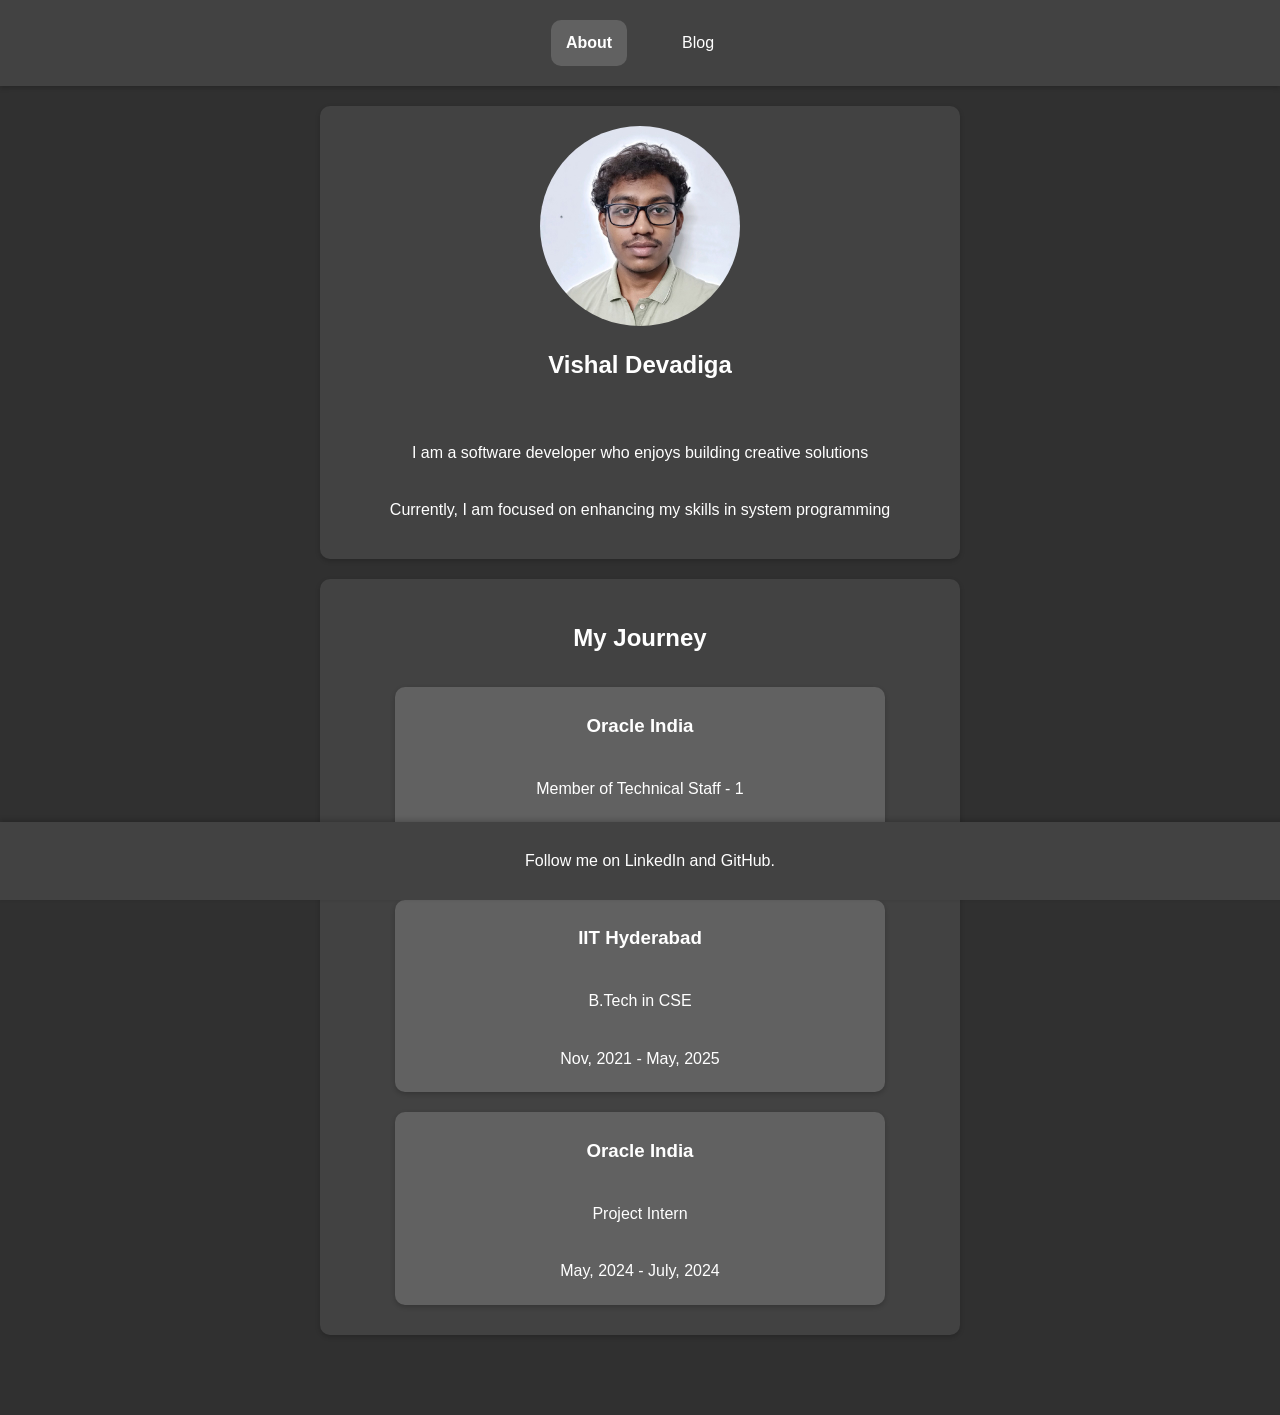
==== index.html @ 89ac24f6 "Initial Commit" ====
<!DOCTYPE html>
<html>

<head>
    <meta charset="UTF-8" />
    <title>SterbenVD</title>
    <meta name="viewport" content="width=device-width, initial-scale=1.0" />
    <link rel="stylesheet" href="./index.css" />
</head>

<body class="body">
    <header class="header">
        <nav class="nav">
            <ul class="nav-list">
                <li class="nav-item-active"><a class="nav-link" href="./index.html">About</a></li>
                <li class="nav-item"><a class="nav-link" href="./blog.html">Blog</a></li>
            </ul>
        </nav>
    </header>
    <main class="main">
        <section class="introduction">
            <div class="intro-image-container">
                <img class="profile-image" src="./vish_dev.jpg" alt="Vishal Devadiga" />
                <h2>Vishal Devadiga</h2>
            </div>
            <p>I am a software developer who enjoys building creative solutions</p>
            <p>Currently, I am focused on enhancing my skills in system programming</p>
        </section>
        <section class="journey">
            <h2>My Journey</h2>
            <ul class="journey-list">
                <li class="journey-item">
                    <h3>Oracle India</h3>
                    <p>Member of Technical Staff - 1</p>
                    <p>From July, 2025</p>
                </li>
                <li class="journey-item">
                    <h3>IIT Hyderabad</h3>
                    <p>B.Tech in CSE</p>
                    <p>Nov, 2021 - May, 2025</p>
                </li>
                <li class="journey-item">
                    <h3>Oracle India</h3>
                    <p>Project Intern</p>
                    <p>May, 2024 - July, 2024</p>
                </li>
            </ul>
        </section>
    </main>
    <footer class="footer">
        <p>Follow me on
            <a class="footer-link" href="https://www.linkedin.com/in/vishal-devadiga-3667a7224/"
                target="_blank">LinkedIn</a> and
            <a class="footer-link" href="https://github.com/sterbenvd" target="_blank">GitHub</a>.
        </p>
    </footer>
</body>

</html>
---- index.css ----
body {
    font-family: Arial, sans-serif;
    margin: 0;
    padding: 0;
    background-color: #303030;
    color: #ffffff;
    line-height: 1.6;
}

.header {
    background-color: #424242;
    padding: 10px;
    text-align: center;
    color: #ffffff;
    box-shadow: 0 2px 5px rgba(0, 0, 0, 0.2);
    top: 0;
}

.nav {
    display: flex;
    justify-content: center;
    background-color: #424242;
    padding: 10px 0;
}

.nav-list {
    list-style: none;
    padding: 0;
    margin: 0;
    display: flex;
}

.nav-item {
    margin: 0 20px;
    padding: 10px 15px;
    cursor: pointer;
    color: #ffffff;
    border-radius: 10px;
    transition: background-color 0.3s ease;
}

.nav-item:hover {
    background-color: #616161;
}

.nav-item-active {
    background-color: #616161;
    font-weight: bold;
    color: #ffffff;
    margin: 0 20px;
    padding: 10px 15px;
    border-radius: 10px;
    transition: background-color 0.3s ease;
}

.nav-link-active:hover {
    background-color: #919191;
}

.nav-link {
    color: #ffffff;
    text-decoration: none;
}

.footer {
    background-color: #424242;
    padding: 10px;
    text-align: center;
    color: #ffffff;
    bottom: 0;
    position: fixed;
    width: 100%;
    box-shadow: 0 -2px 5px rgba(0, 0, 0, 0.2);
}

.footer-link {
    color: #ffffff;
    text-decoration: none;
}

.main {
    padding: 20px;
    max-width: 600px;
    margin: auto;
    display: flex;
    flex-direction: column;
    align-items: center;
}

.introduction {
    background-color: #424242;
    padding: 20px;
    border-radius: 10px;
    margin-bottom: 20px;
    align-items: center;
    flex-direction: column;
    display: flex;
    justify-content: center;
    width: 100%;
    box-shadow: 0 2px 5px rgba(0, 0, 0, 0.2);
    transition: transform 0.3s ease;
}

.introduction:hover {
    transform: scale(1.05);
}

.intro-image-container {
    display:flex;
    align-items: center;
    flex-direction: column;
    justify-content: center;
    margin-bottom: 20px;
}

.profile-image {
    width: 200px;
    height: 200px;
    border-radius: 50%;
    justify-content: center;
}

.journey {
    background-color: #424242;
    padding: 20px;
    border-radius: 10px;
    margin-bottom: 60px;
    display: flex;
    flex-direction: column;
    align-items: center;
    width: 100%;
    box-shadow: 0 2px 5px rgba(0, 0, 0, 0.2);
    transition: transform 0.3s ease;
}

.journey-list {
    list-style: none;
    padding: 0;
    margin: 0;
    width: 100%;
    display: flex;
    flex-direction: column;
    align-items: center;
}

.journey-item {
    background-color: #616161;
    padding: 5px;
    border-radius: 10px;
    display: flex;
    flex-direction: column;
    align-items: center;
    margin: 10px;
    width: 80%;
    box-shadow: 0 2px 5px rgba(0, 0, 0, 0.2);
    transition: transform 0.3s ease;
}

.journey-item:hover {
    transform: scale(1.05);
}

.blog-introduction {
    background-color: #424242;
    padding: 20px;
    border-radius: 10px;
    margin-bottom: 20px;
    display: flex;
    flex-direction: column;
    align-items: center;
    width: 100%;
    box-shadow: 0 2px 5px rgba(0, 0, 0, 0.2);
    transition: transform 0.3s ease;
}

.blog-introduction:hover {
    transform: scale(1.05);
}

.blog-list {
    list-style: none;
    padding: 0;
    margin: 0;
    width: 100%;
    display: flex;
    flex-direction: column;
    align-items: center;

}

.blog-post {
    background-color: #616161;
    padding: 10px;
    border-radius: 10px;
    display: flex;
    flex-direction: column;
    align-items: center;
    margin: 10px;
    width: 80%;
    box-shadow: 0 2px 5px rgba(0, 0, 0, 0.2);
    transition: transform 0.3s ease;
}

.blog-post:hover {
    transform: scale(1.05);
}

.blog-link {
    color: #ffffff;
    text-decoration: none;
    font-weight: bold;
    margin: 10px 0;
    padding: 10px;
    border-radius: 10px;
}
.blog-link:hover {
    text-decoration: underline;
}
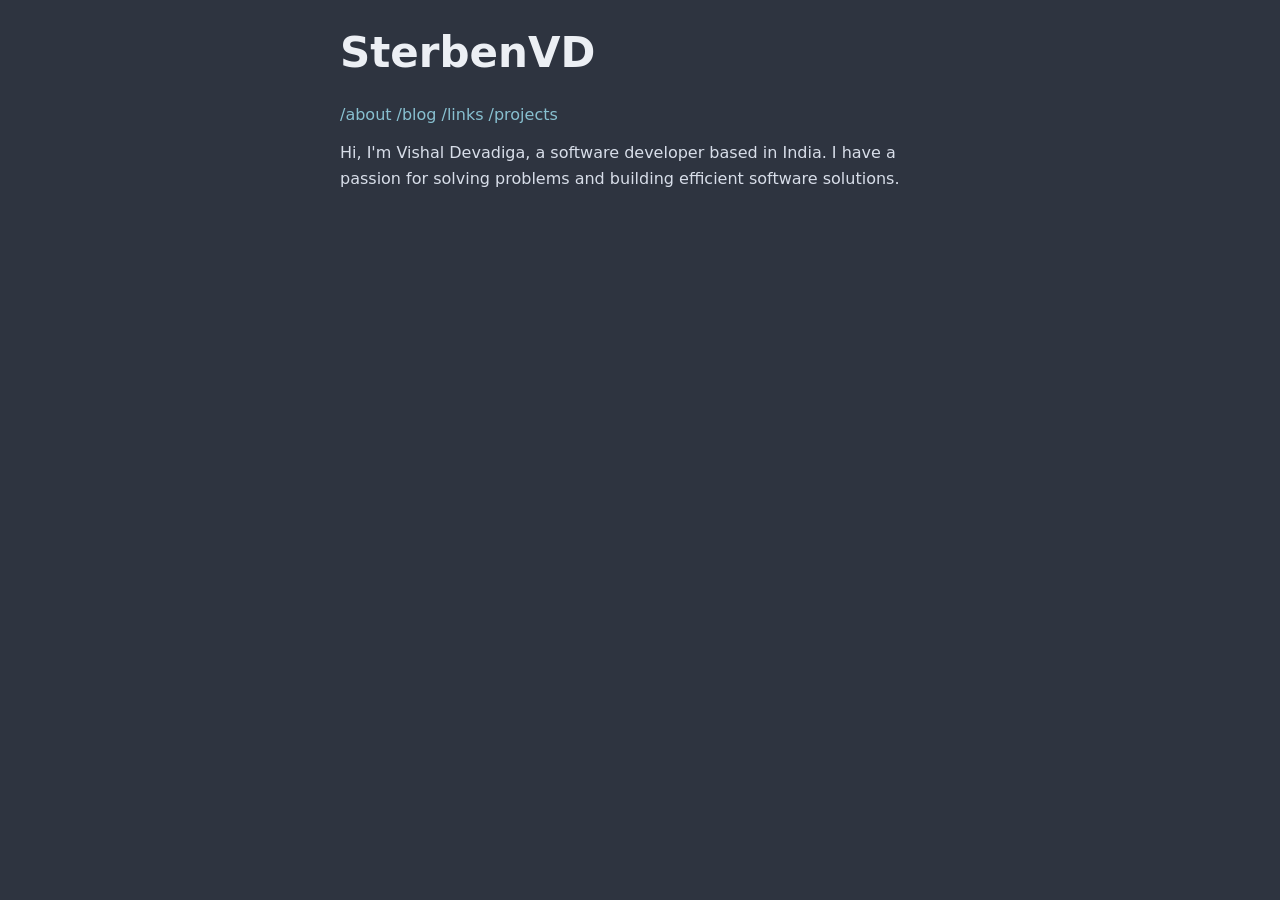
==== commit ef0985a4: "Add projects tab" ====
--- a/index.html
+++ b/index.html
@@ -1,59 +1,34 @@
 <!DOCTYPE html>
-<html>
+<html lang="en">
+  <head>
+    <meta charset="UTF-8" />
+    <meta name="viewport" content="width=device-width, initial-scale=1.0" />
+    <title>SterbenVD</title>
+    <link rel="stylesheet" href="./style.css" />
+  </head>
 
-<head>
-    <meta charset="UTF-8" />
-    <title>SterbenVD</title>
-    <meta name="viewport" content="width=device-width, initial-scale=1.0" />
-    <link rel="stylesheet" href="./index.css" />
-</head>
-
-<body class="body">
-    <header class="header">
-        <nav class="nav">
-            <ul class="nav-list">
-                <li class="nav-item-active"><a class="nav-link" href="./index.html">About</a></li>
-                <li class="nav-item"><a class="nav-link" href="./blog.html">Blog</a></li>
-            </ul>
-        </nav>
+  <body>
+    <header>
+      <h1>SterbenVD</h1>
+      <nav>
+        <ul>
+          <li><a href="./index.html">/about</a></li>
+          <li><a href="./blog.html">/blog</a></li>
+          <li><a href="./links.html">/links</a></li>
+          <li><a href="./projects.html">/projects</a></li>
+        </ul>
+      </nav>
     </header>
-    <main class="main">
-        <section class="introduction">
-            <div class="intro-image-container">
-                <img class="profile-image" src="./vish_dev.jpg" alt="Vishal Devadiga" />
-                <h2>Vishal Devadiga</h2>
-            </div>
-            <p>I am a software developer who enjoys building creative solutions</p>
-            <p>Currently, I am focused on enhancing my skills in system programming</p>
-        </section>
-        <section class="journey">
-            <h2>My Journey</h2>
-            <ul class="journey-list">
-                <li class="journey-item">
-                    <h3>Oracle India</h3>
-                    <p>Member of Technical Staff - 1</p>
-                    <p>From July, 2025</p>
-                </li>
-                <li class="journey-item">
-                    <h3>IIT Hyderabad</h3>
-                    <p>B.Tech in CSE</p>
-                    <p>Nov, 2021 - May, 2025</p>
-                </li>
-                <li class="journey-item">
-                    <h3>Oracle India</h3>
-                    <p>Project Intern</p>
-                    <p>May, 2024 - July, 2024</p>
-                </li>
-            </ul>
-        </section>
+    <main>
+      <!-- <h2>Software Developer in India</h2> -->
+      <!-- <img src="./images/vish_dev.jpg" alt="Vishal Devadiga"> -->
+      <section>
+        <p>
+          Hi, I'm Vishal Devadiga, a software developer based in India. I have a
+          passion for solving problems and building efficient software
+          solutions.
+        </p>
+      </section>
     </main>
-    <footer class="footer">
-        <p>Follow me on
-            <a class="footer-link" href="https://www.linkedin.com/in/vishal-devadiga-3667a7224/"
-                target="_blank">LinkedIn</a> and
-            <a class="footer-link" href="https://github.com/sterbenvd" target="_blank">GitHub</a>.
-        </p>
-    </footer>
-</body>
-
-</html>+  </body>
+</html>
--- a/style.css
+++ b/style.css
@@ -0,0 +1,62 @@
+body {
+    font-family:system-ui, -apple-system, BlinkMacSystemFont, 'Segoe UI', Roboto, Oxygen, Ubuntu, Cantarell, 'Open Sans', 'Helvetica Neue', sans-serif;
+    background-color: #2E3440; 
+    color: #D8DEE9; 
+    max-width: 600px;
+    margin: auto;
+    line-height: normal;
+}
+
+h1 {
+    color: #ECEFF4; 
+    font-size: 42px;
+}
+h2 {
+    color: #8FBCBB; 
+}
+p {
+    color: #D8DEE9; 
+    line-height: 1.6;
+}
+a {
+    color: #88C0D0; 
+    text-decoration: none;
+    transition: color 0.3s ease;
+}
+a:hover {
+    color: #81A1C1; 
+    text-decoration: underline;
+}
+button {
+    background-color: #5E81AC; 
+    color: #ECEFF4; 
+    border: none;
+    padding: 10px 15px;
+    border-radius: 5px;
+    cursor: pointer;
+    transition: background-color 0.3s ease;
+}
+button:hover {
+    background-color: #4C566A; 
+}
+nav {
+    display: flex;
+    justify-content: space-between;
+}
+nav ul {
+    list-style: none;
+    padding: 0;
+    margin: 0;
+    display: flex;
+    flex-direction: row;
+    align-items: center;
+    gap: 5px;
+}
+img {
+    width: 200px;
+    border-radius: 100px;
+    box-shadow: 0 2px 4px rgba(46, 52, 64, 0.3); 
+    margin: auto;
+    display: block;
+    
+}
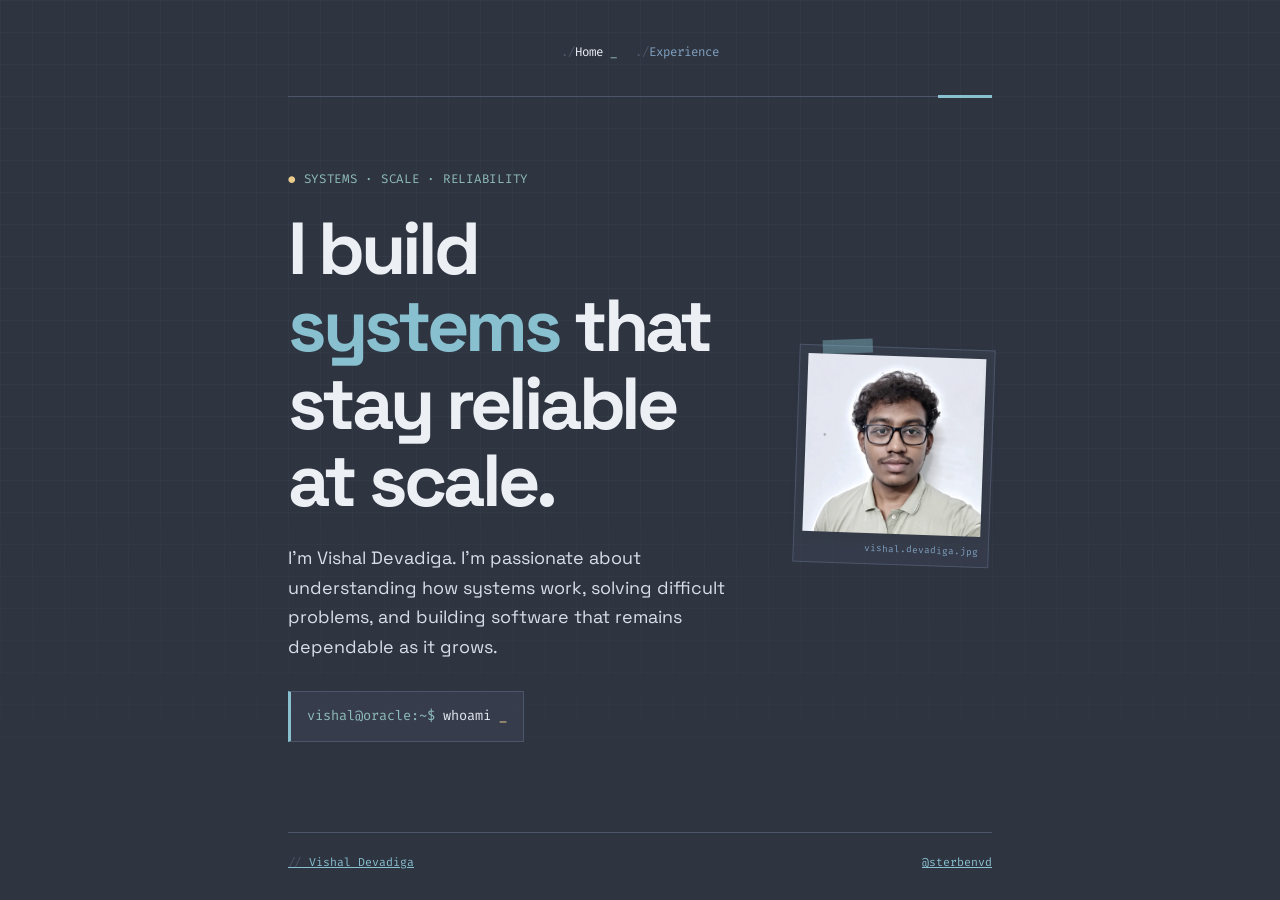
==== commit 1bead766: "5.6 Luna helped" ====
--- a/index.html
+++ b/index.html
@@ -3,32 +3,40 @@
   <head>
     <meta charset="UTF-8" />
     <meta name="viewport" content="width=device-width, initial-scale=1.0" />
-    <title>SterbenVD</title>
+    <title>Vishal Devadiga · Home</title>
     <link rel="stylesheet" href="./style.css" />
   </head>
 
   <body>
     <header>
-      <h1>SterbenVD</h1>
-      <nav>
+      <nav aria-label="Primary navigation">
         <ul>
-          <li><a href="./index.html">/about</a></li>
-          <li><a href="./blog.html">/blog</a></li>
-          <li><a href="./links.html">/links</a></li>
-          <li><a href="./projects.html">/projects</a></li>
+          <li><a href="./index.html" aria-current="page">Home</a></li>
+          <li><a href="./experience.html">Experience</a></li>
         </ul>
       </nav>
     </header>
     <main>
-      <!-- <h2>Software Developer in India</h2> -->
-      <!-- <img src="./images/vish_dev.jpg" alt="Vishal Devadiga"> -->
-      <section>
-        <p>
-          Hi, I'm Vishal Devadiga, a software developer based in India. I have a
-          passion for solving problems and building efficient software
-          solutions.
-        </p>
-      </section>
+      <div class="hero-layout">
+        <section class="hero">
+          <p class="eyebrow">systems · scale · reliability</p>
+          <h1>I build <span>systems</span> that stay reliable at scale.</h1>
+          <p class="hero-copy">
+            I'm Vishal Devadiga. I'm passionate about understanding how systems
+            work, solving difficult problems, and building software that remains
+            dependable as it grows.
+          </p>
+          <p class="prompt"><span class="command">vishal@oracle:~$</span> whoami <span class="cursor">_</span></p>
+        </section>
+        <figure class="hero-photo">
+          <img src="./images/vish_dev.jpg" alt="Portrait of Vishal Devadiga" />
+          <figcaption>vishal.devadiga.jpg</figcaption>
+        </figure>
+      </div>
     </main>
+    <footer>
+      <a href="https://www.linkedin.com/in/vishal-devadiga-3667a7224/">Vishal Devadiga</a>
+      <a href="https://github.com/sterbenvd">@sterbenvd</a>
+    </footer>
   </body>
 </html>
--- a/style.css
+++ b/style.css
@@ -1,62 +1,284 @@
+@import url('https://fonts.googleapis.com/css2?family=Fira+Code:wght@400;500;600&family=Space+Grotesk:wght@400;500;600;700&display=swap');
+
+:root {
+    --nord-0: #2E3440;
+    --nord-1: #3B4252;
+    --nord-2: #434C5E;
+    --nord-3: #4C566A;
+    --nord-4: #D8DEE9;
+    --nord-5: #E5E9F0;
+    --nord-6: #ECEFF4;
+    --nord-7: #8FBCBB;
+    --nord-8: #88C0D0;
+    --nord-9: #81A1C1;
+    --nord-10: #5E81AC;
+    --nord-yellow: #EBCB8B;
+    --mono: 'Fira Code', 'SFMono-Regular', Consolas, 'Liberation Mono', monospace;
+    --sans: 'Space Grotesk', system-ui, sans-serif;
+}
+
+* { box-sizing: border-box; }
+
+html { background: var(--nord-0); }
+
 body {
-    font-family:system-ui, -apple-system, BlinkMacSystemFont, 'Segoe UI', Roboto, Oxygen, Ubuntu, Cantarell, 'Open Sans', 'Helvetica Neue', sans-serif;
-    background-color: #2E3440; 
-    color: #D8DEE9; 
-    max-width: 600px;
-    margin: auto;
-    line-height: normal;
-}
-
-h1 {
-    color: #ECEFF4; 
-    font-size: 42px;
-}
-h2 {
-    color: #8FBCBB; 
-}
-p {
-    color: #D8DEE9; 
-    line-height: 1.6;
-}
-a {
-    color: #88C0D0; 
+    position: relative;
+    isolation: isolate;
+    max-width: 760px;
+    min-height: 100vh;
+    margin: 0 auto;
+    padding: 0 28px;
+    display: flex;
+    flex-direction: column;
+    color: var(--nord-4);
+    background-color: var(--nord-0);
+    font-family: var(--sans);
+    line-height: 1.65;
+}
+
+body::before {
+    position: fixed;
+    z-index: -1;
+    inset: 0;
+    background-image: linear-gradient(rgba(136, 192, 208, 0.045) 1px, transparent 1px), linear-gradient(90deg, rgba(136, 192, 208, 0.045) 1px, transparent 1px);
+    background-size: 32px 32px;
+    -webkit-mask-image: linear-gradient(to bottom, black 0%, black 55%, transparent 100%);
+    mask-image: linear-gradient(to bottom, black 0%, black 55%, transparent 100%);
+    content: '';
+    pointer-events: none;
+}
+
+body::after {
+    display: none;
+}
+
+header, footer {
+    position: relative;
+    display: flex;
+    align-items: center;
+    justify-content: space-between;
+    gap: 24px;
+}
+
+header { justify-content: center; padding: 28px 0 22px; border-bottom: 1px solid var(--nord-3); }
+
+header::after {
+    position: absolute;
+    right: 0;
+    bottom: -2px;
+    width: 54px;
+    height: 3px;
+    background: var(--nord-8);
+    content: '';
+}
+
+.site-name, nav, nav a, .eyebrow, .prompt, footer { font-family: var(--mono); }
+
+.site-name {
+    color: var(--nord-6);
+    font-size: 1.05rem;
+    font-weight: 600;
+    letter-spacing: -0.04em;
     text-decoration: none;
-    transition: color 0.3s ease;
-}
-a:hover {
-    color: #81A1C1; 
-    text-decoration: underline;
-}
-button {
-    background-color: #5E81AC; 
-    color: #ECEFF4; 
-    border: none;
-    padding: 10px 15px;
-    border-radius: 5px;
-    cursor: pointer;
-    transition: background-color 0.3s ease;
-}
-button:hover {
-    background-color: #4C566A; 
-}
-nav {
+}
+
+.site-name::before { color: var(--nord-8); content: '~/'; }
+.site-name:hover { color: var(--nord-8); text-decoration: none; }
+
+nav ul { display: flex; gap: 18px; align-items: center; margin: 0; padding: 0; list-style: none; }
+nav a { color: var(--nord-9); font-size: 0.78rem; text-decoration: none; }
+nav a::before { color: var(--nord-3); content: './'; }
+nav a:hover, nav a[aria-current='page'] { color: var(--nord-6); }
+nav a[aria-current='page']::after { color: var(--nord-7); content: ' _'; }
+
+main { flex: 1; padding: 72px 0; }
+
+.hero-layout {
+    display: grid;
+    grid-template-columns: minmax(0, 1fr) 196px;
+    align-items: center;
+    gap: 44px;
+}
+
+h1, h2 { margin-top: 0; color: var(--nord-6); font-weight: 700; letter-spacing: -0.055em; }
+h1 { max-width: 650px; font-size: clamp(2.45rem, 8vw, 4.6rem); line-height: 1.05; }
+h2 { font-size: clamp(2rem, 5vw, 3rem); line-height: 1.15; }
+h2::before { margin-right: 10px; color: var(--nord-8); font-family: var(--mono); font-size: 0.55em; font-weight: 400; content: '#'; }
+p { color: var(--nord-4); }
+a { color: var(--nord-8); transition: color 160ms ease, background-color 160ms ease; }
+a:hover { color: var(--nord-6); }
+
+.eyebrow { margin: 0 0 20px; color: var(--nord-7); font-size: 0.78rem; letter-spacing: 0.06em; text-transform: uppercase; }
+.eyebrow::before { color: var(--nord-yellow); content: '● '; }
+.hero { max-width: 690px; }
+.hero h1 { margin-bottom: 24px; }
+.hero h1 span { color: var(--nord-8); }
+.hero-copy { max-width: 570px; margin-bottom: 30px; font-size: 1.12rem; }
+
+.hero-photo {
+    position: relative;
+    margin: 0;
+    padding: 8px 8px 30px;
+    border: 1px solid var(--nord-3);
+    background: rgba(59, 66, 82, 0.58);
+    transform: rotate(2deg);
+}
+
+.hero-photo::before {
+    position: absolute;
+    top: -7px;
+    left: 22px;
+    width: 50px;
+    height: 14px;
+    background: rgba(136, 192, 208, 0.42);
+    content: '';
+    transform: rotate(-4deg);
+}
+
+.hero-photo img {
+    width: 100%;
+    border-radius: 0;
+    filter: saturate(0.72) contrast(1.04);
+}
+
+.hero-photo figcaption {
+    position: absolute;
+    right: 10px;
+    bottom: 7px;
+    color: var(--nord-9);
+    font-family: var(--mono);
+    font-size: 0.58rem;
+}
+
+.prompt { display: inline-block; margin: 0; padding: 13px 16px; border: 1px solid var(--nord-3); border-left: 3px solid var(--nord-8); color: var(--nord-5); background: rgba(59, 66, 82, 0.68); font-size: 0.85rem; }
+.prompt .command { color: var(--nord-7); }
+.prompt .cursor { color: var(--nord-yellow); animation: blink 1.1s steps(2, start) infinite; }
+
+main > section, main > ul { position: relative; }
+main > section::before, main > ul::before { position: absolute; top: 0; bottom: 0; left: -18px; border-left: 1px dashed var(--nord-3); content: ''; }
+li { margin: 10px 0; }
+li::marker { color: var(--nord-7); font-family: var(--mono); }
+
+.career-diagram {
+    min-height: 570px;
+    margin-top: 46px;
+    padding-left: 54px;
+}
+
+.career-diagram::before { display: none; }
+
+.career-axis {
+    position: absolute;
+    top: 8px;
+    bottom: 22px;
+    left: 19px;
+    width: 2px;
+    background: linear-gradient(to top, var(--nord-3), var(--nord-8));
+}
+
+.career-axis::before {
+    position: absolute;
+    top: -10px;
+    left: -6px;
+    width: 0;
+    height: 0;
+    border-right: 7px solid transparent;
+    border-bottom: 12px solid var(--nord-8);
+    border-left: 7px solid transparent;
+    content: '';
+}
+
+.career-axis span {
+    position: absolute;
+    top: -46px;
+    left: -20px;
+    width: 100px;
+    color: var(--nord-7);
+    font-family: var(--mono);
+    font-size: 0.65rem;
+    letter-spacing: 0.04em;
+    text-transform: uppercase;
+    transform: rotate(-90deg) translateX(-100%);
+    transform-origin: left top;
+}
+
+.career-path {
+    position: relative;
     display: flex;
-    justify-content: space-between;
-}
-nav ul {
+    flex-direction: column;
+    gap: 22px;
+    margin: 0;
+    padding: 0;
     list-style: none;
+}
+
+.career-step {
+    position: relative;
+    margin: 0;
     padding: 0;
-    margin: 0;
-    display: flex;
-    flex-direction: row;
-    align-items: center;
-    gap: 5px;
-}
-img {
-    width: 200px;
-    border-radius: 100px;
-    box-shadow: 0 2px 4px rgba(46, 52, 64, 0.3); 
-    margin: auto;
-    display: block;
-    
-}+}
+
+.career-marker {
+    position: absolute;
+    top: 24px;
+    left: -43px;
+    width: 13px;
+    height: 13px;
+    border: 3px solid var(--nord-0);
+    border-radius: 50%;
+    background: var(--nord-9);
+    box-shadow: 0 0 0 1px var(--nord-9);
+}
+
+.career-step--current .career-marker {
+    background: var(--nord-yellow);
+    box-shadow: 0 0 0 1px var(--nord-yellow), 0 0 18px rgba(235, 203, 139, 0.35);
+}
+
+.career-card {
+    padding: 20px 22px;
+    border: 1px solid var(--nord-3);
+    background: rgba(59, 66, 82, 0.55);
+}
+
+.career-card::before {
+    position: absolute;
+    top: 29px;
+    left: -20px;
+    width: 20px;
+    border-top: 1px dashed var(--nord-3);
+    content: '';
+}
+
+.career-card h2 {
+    margin: 0 0 8px;
+    font-size: 1.35rem;
+    letter-spacing: -0.035em;
+}
+
+.career-card h2::before { display: none; }
+.career-card p { margin: 0; }
+.career-card .career-meta { margin-bottom: 6px; color: var(--nord-7); font-family: var(--mono); font-size: 0.7rem; text-transform: uppercase; }
+
+footer { padding: 20px 0 28px; border-top: 1px solid var(--nord-3); color: var(--nord-9); font-size: 0.72rem; }
+footer a:first-child::before { color: var(--nord-3); content: '// '; }
+button { padding: 10px 15px; border: none; border-radius: 5px; color: var(--nord-6); background-color: var(--nord-10); cursor: pointer; }
+img { display: block; width: 200px; margin: auto; border-radius: 100px; box-shadow: 0 2px 14px rgba(46, 52, 64, 0.3); }
+
+@keyframes blink { 50% { opacity: 0; } }
+
+@media (max-width: 520px) {
+    body { padding: 0 18px; }
+    header, footer { flex-direction: column; gap: 14px; }
+    header { align-items: center; }
+    footer { align-items: flex-start; }
+    nav ul { flex-wrap: wrap; gap: 12px 16px; }
+    main { padding: 52px 0; }
+    .hero-layout { grid-template-columns: 1fr; gap: 42px; }
+    .hero-photo { width: min(196px, 65vw); justify-self: center; }
+    .career-diagram { min-height: 0; margin-top: 34px; padding-left: 42px; }
+    .career-axis { left: 15px; }
+    .career-marker { left: -34px; }
+    .career-card::before { left: -14px; width: 14px; }
+    .career-axis span { display: none; }
+}
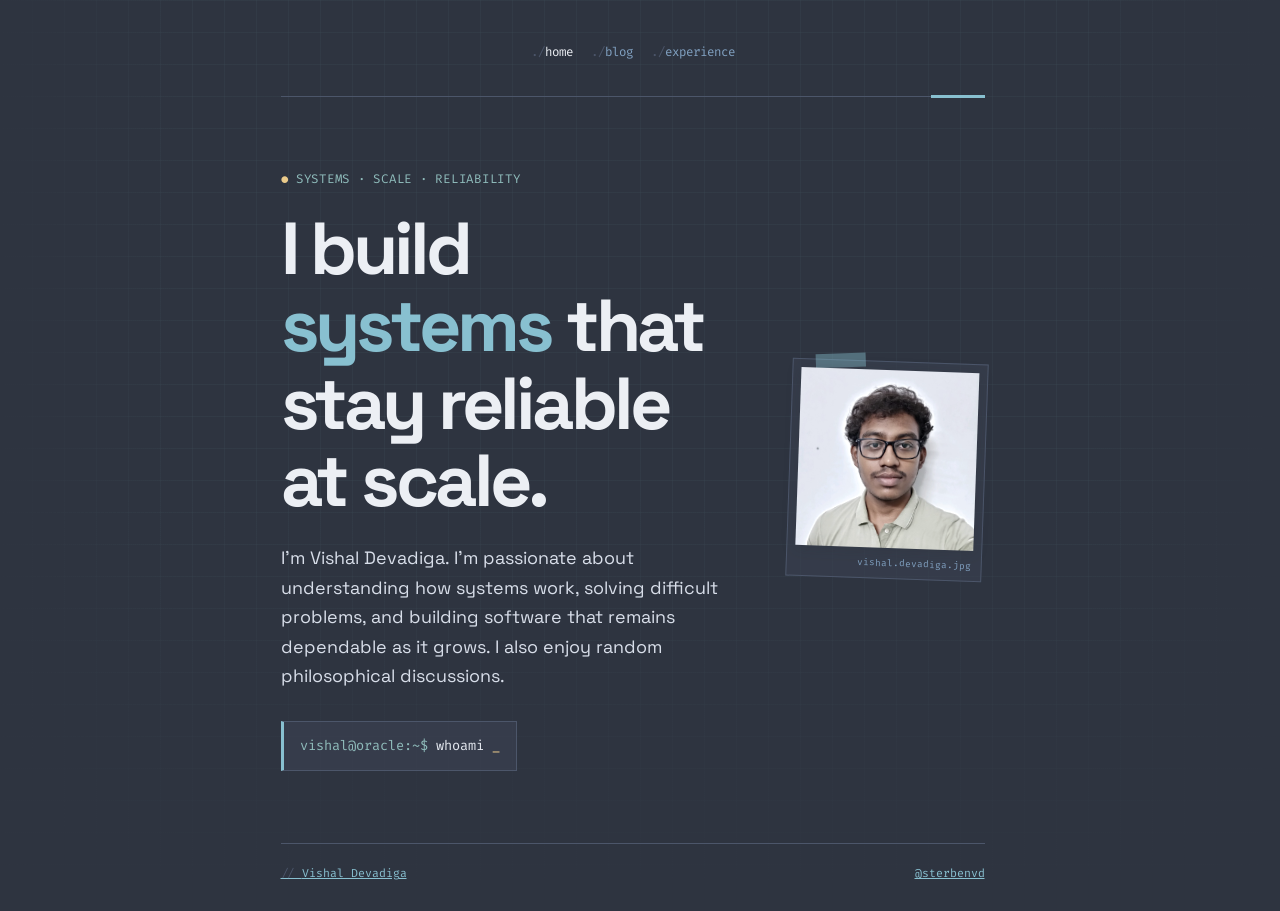
==== commit e16cda26: "CSS and blogs" ====
--- a/index.html
+++ b/index.html
@@ -11,8 +11,9 @@
     <header>
       <nav aria-label="Primary navigation">
         <ul>
-          <li><a href="./index.html" aria-current="page">Home</a></li>
-          <li><a href="./experience.html">Experience</a></li>
+          <li><a href="./index.html" aria-current="page">home</a></li>
+          <li><a href="./blog/index.html">blog</a></li>
+          <li><a href="./experience.html">experience</a></li>
         </ul>
       </nav>
     </header>
@@ -24,7 +25,8 @@
           <p class="hero-copy">
             I'm Vishal Devadiga. I'm passionate about understanding how systems
             work, solving difficult problems, and building software that remains
-            dependable as it grows.
+            dependable as it grows. I also enjoy random philosophical
+            discussions.
           </p>
           <p class="prompt"><span class="command">vishal@oracle:~$</span> whoami <span class="cursor">_</span></p>
         </section>
--- a/style.css
+++ b/style.css
@@ -19,7 +19,11 @@
 
 * { box-sizing: border-box; }
 
-html { background: var(--nord-0); }
+html {
+    background: var(--nord-0);
+    overflow-y: scroll;
+    scrollbar-gutter: stable;
+}
 
 body {
     position: relative;
@@ -31,7 +35,7 @@
     display: flex;
     flex-direction: column;
     color: var(--nord-4);
-    background-color: var(--nord-0);
+    background-color: transparent;
     font-family: var(--sans);
     line-height: 1.65;
 }
@@ -40,10 +44,10 @@
     position: fixed;
     z-index: -1;
     inset: 0;
-    background-image: linear-gradient(rgba(136, 192, 208, 0.045) 1px, transparent 1px), linear-gradient(90deg, rgba(136, 192, 208, 0.045) 1px, transparent 1px);
-    background-size: 32px 32px;
-    -webkit-mask-image: linear-gradient(to bottom, black 0%, black 55%, transparent 100%);
-    mask-image: linear-gradient(to bottom, black 0%, black 55%, transparent 100%);
+    background-color: var(--nord-0);
+    background-image: linear-gradient(to bottom, transparent 0%, transparent 55%, var(--nord-0) 100%), linear-gradient(to right, var(--nord-0) 0%, transparent 14%, transparent 86%, var(--nord-0) 100%), linear-gradient(rgba(136, 192, 208, 0.045) 1px, transparent 1px), linear-gradient(90deg, rgba(136, 192, 208, 0.045) 1px, transparent 1px);
+    background-size: 100% 100%, 100% 100%, 32px 32px, 32px 32px;
+    background-attachment: fixed;
     content: '';
     pointer-events: none;
 }
@@ -89,7 +93,6 @@
 nav a { color: var(--nord-9); font-size: 0.78rem; text-decoration: none; }
 nav a::before { color: var(--nord-3); content: './'; }
 nav a:hover, nav a[aria-current='page'] { color: var(--nord-6); }
-nav a[aria-current='page']::after { color: var(--nord-7); content: ' _'; }
 
 main { flex: 1; padding: 72px 0; }
 
@@ -162,7 +165,7 @@
 .career-diagram {
     min-height: 570px;
     margin-top: 46px;
-    padding-left: 54px;
+    padding-left: 0;
 }
 
 .career-diagram::before { display: none; }
@@ -171,7 +174,7 @@
     position: absolute;
     top: 8px;
     bottom: 22px;
-    left: 19px;
+    left: -35px;
     width: 2px;
     background: linear-gradient(to top, var(--nord-3), var(--nord-8));
 }
@@ -188,20 +191,6 @@
     content: '';
 }
 
-.career-axis span {
-    position: absolute;
-    top: -46px;
-    left: -20px;
-    width: 100px;
-    color: var(--nord-7);
-    font-family: var(--mono);
-    font-size: 0.65rem;
-    letter-spacing: 0.04em;
-    text-transform: uppercase;
-    transform: rotate(-90deg) translateX(-100%);
-    transform-origin: left top;
-}
-
 .career-path {
     position: relative;
     display: flex;
@@ -221,7 +210,7 @@
 .career-marker {
     position: absolute;
     top: 24px;
-    left: -43px;
+    left: -41px;
     width: 13px;
     height: 13px;
     border: 3px solid var(--nord-0);
@@ -259,6 +248,21 @@
 .career-card h2::before { display: none; }
 .career-card p { margin: 0; }
 .career-card .career-meta { margin-bottom: 6px; color: var(--nord-7); font-family: var(--mono); font-size: 0.7rem; text-transform: uppercase; }
+
+.blog-directory-card {
+    max-width: 620px;
+    margin: 42px 0 0;
+    padding: 22px 24px;
+    border: 1px solid var(--nord-3);
+    background: rgba(59, 66, 82, 0.36);
+}
+.blog-directory-card::before { display: none; }
+.folder-tree { margin: 0; color: var(--nord-9); font-family: var(--mono); font-size: 0.8rem; line-height: 1.8; white-space: pre-wrap; }
+.post-status { color: var(--nord-yellow); font-size: 0.7rem; }
+.blog-note { margin-top: 22px; color: var(--nord-9); font-family: var(--mono); font-size: 0.7rem; }
+
+.blog-post h1 { font-size: clamp(2rem, 6vw, 3.6rem); }
+.blog-post h2 { font-size: clamp(1.45rem, 3.5vw, 2rem); }
 
 footer { padding: 20px 0 28px; border-top: 1px solid var(--nord-3); color: var(--nord-9); font-size: 0.72rem; }
 footer a:first-child::before { color: var(--nord-3); content: '// '; }
@@ -278,7 +282,6 @@
     .hero-photo { width: min(196px, 65vw); justify-self: center; }
     .career-diagram { min-height: 0; margin-top: 34px; padding-left: 42px; }
     .career-axis { left: 15px; }
-    .career-marker { left: -34px; }
+    .career-marker { left: -32px; }
     .career-card::before { left: -14px; width: 14px; }
-    .career-axis span { display: none; }
-}
+}
